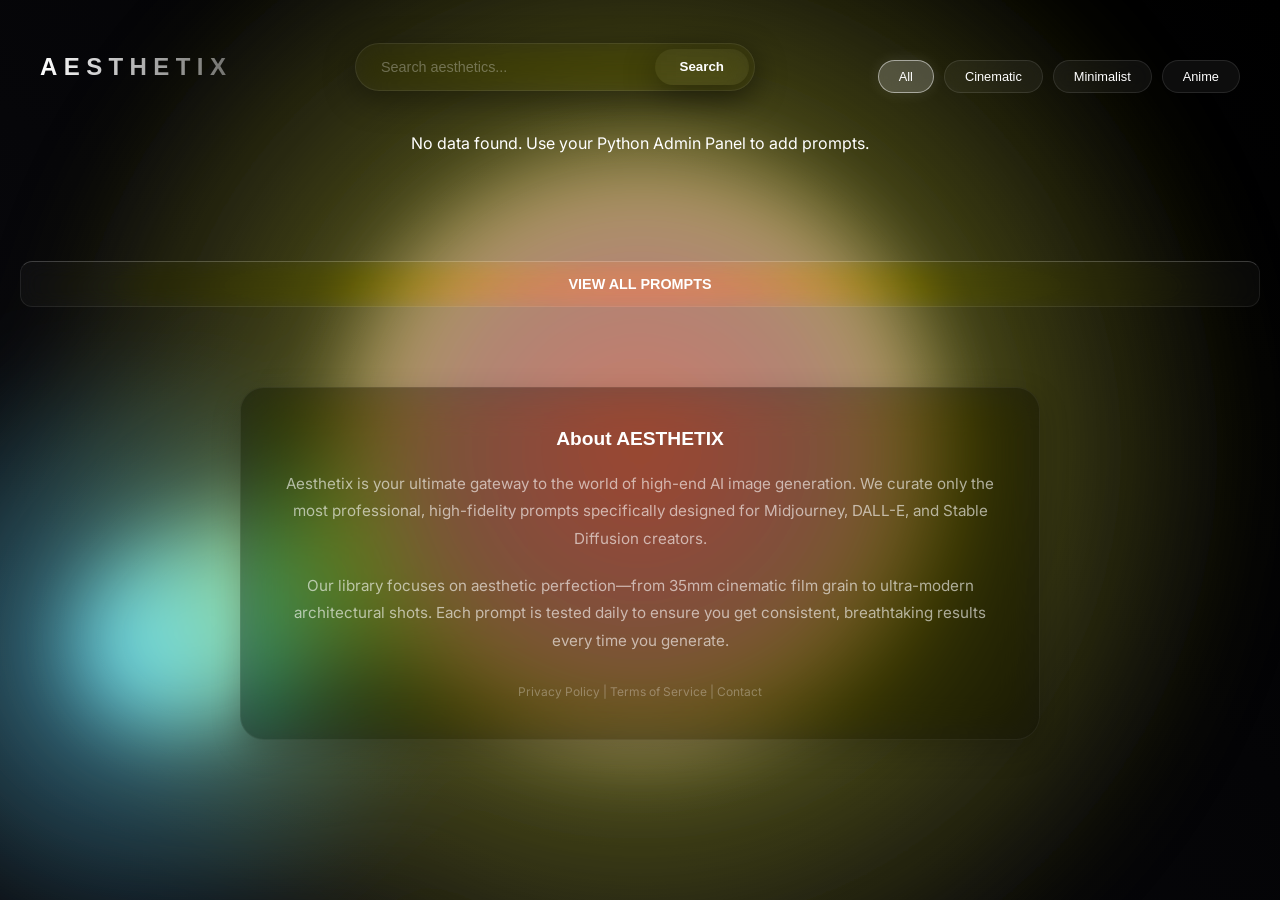
==== Index.html @ b8633cb8 "Add files via upload" ====
<!DOCTYPE html>
<html lang="en">
<head>
    <meta charset="UTF-8">
    <meta name="viewport" content="width=device-width, initial-scale=1.0">
    <title>AESTHETIX | Premium AI Prompts</title>
    <link rel="stylesheet" href="background.css">
    <link href="https://fonts.googleapis.com/css2?family=Syncopate:wght@700&family=Inter:wght@300;500;700&display=swap" rel="stylesheet">
</head>
<body>

    <div class="gradient-bg">
<svg xmlns="http://www.w3.org/2000/svg">
    <defs>
        <filter id="goo">
            <feGaussianBlur in="SourceGraphic" stdDeviation="10" result="blur" />
            <feColorMatrix in="blur" mode="matrix" values="1 0 0 0 0  0 1 0 0 0  0 0 1 0 0  0 0 0 18 -8" result="goo" />
            <feBlend in="SourceGraphic" in2="goo" />
        </filter>
    </defs>
</svg>

        <div class="gradients-container">
            <div class="g1"></div><div class="g2"></div><div class="g3"></div><div class="g4"></div><div class="g5"></div>
        </div>
    </div>

    <div class="ui-wrapper">
        <header>
            <h1 class="logo">AESTHETIX</h1>
            <div class="search-container liquid-glass">
                <input type="text" placeholder="Search aesthetics...">
                <button class="search-btn liquid-glass">Search</button>
            </div>
            <div class="category-tabs">
    <button class="tab active" onclick="filterCategory('all')">All</button>
    <button class="tab" onclick="filterCategory('Cinematic')">Cinematic</button>
    <button class="tab" onclick="filterCategory('Minimalist')">Minimalist</button>
    <button class="tab" onclick="filterCategory('Anime')">Anime</button>
</div>
        </header>
        <main id="main-grid" class="prompt-grid"></main>
        
<div class="action-area">
   <button class="liquid-glass-btn" onclick="window.location.href='library.html'">VIEW ALL PROMPTS</button>
</div>

<main id="extra-grid" class="prompt-grid" style="display: none; margin-top: 20px;">
</main>
        <section class="about-section">
            <div class="glass-card description-box">
                <h2>About AESTHETIX</h2>
                <p>
                    Aesthetix is your ultimate gateway to the world of high-end AI image generation. 
                    We curate only the most professional, high-fidelity prompts specifically designed 
                    for Midjourney, DALL-E, and Stable Diffusion creators.
                </p>
                <p>
                    Our library focuses on aesthetic perfection—from 35mm cinematic film grain to 
                    ultra-modern architectural shots. Each prompt is tested daily to ensure you 
                    get consistent, breathtaking results every time you generate.
                </p>
                <div class="footer-links">
                    <span>Privacy Policy</span> | <span>Terms of Service</span> | <span>Contact</span>
                </div>
            </div>
        </section>
    </div>
    <script src="Script.js"></script>
</body>
</html>
---- background.css ----
:root {
    --bg-color: #08080a;
    --color1: 18, 113, 255; 
    --color2: 221, 74, 255; 
    --color3: 100, 220, 255; 
    --color4: 200, 50, 50;   
    --color5: 180, 180, 50;  
    --circle-size: 80%;
    --blending: hard-light;
}

.gradient-bg {
    width: 100vw;
    height: 100vh;
    position: fixed;
    top: 0;
    left: 0;
    overflow: hidden;
    background: linear-gradient(40deg, rgb(10, 10, 15), rgb(0, 0, 0));
    z-index: -1;
}

.gradient-bg svg {
    position: absolute;
    width: 0;
    height: 0;
    pointer-events: none;
}

.gradients-container {
    filter: url(#goo) blur(40px);
    width: 100%;
    height: 100%;
}

.g1, .g2, .g3, .g4, .g5 {
    position: absolute;
    mix-blend-mode: var(--blending);
    width: var(--circle-size);
    height: var(--circle-size);
    opacity: 1;
}

@keyframes moveVertical { 0% { transform: translateY(-50%); } 50% { transform: translateY(50%); } 100% { transform: translateY(-50%); } }
@keyframes moveInCircle { 0% { transform: rotate(0deg); } 50% { transform: rotate(180deg); } 100% { transform: rotate(360deg); } }
@keyframes moveHorizontal { 0% { transform: translateX(-50%) translateY(-10%); } 50% { transform: translateX(50%) translateY(10%); } 100% { transform: translateX(-50%) translateY(-10%); } }

.g1 { background: radial-gradient(circle at center, rgba(var(--color1), 0.8) 0, rgba(var(--color1), 0) 50%) no-repeat; top: calc(50% - var(--circle-size) / 2); left: calc(50% - var(--circle-size) / 2); transform-origin: center center; animation: moveVertical 30s ease infinite; }
.g2 { background: radial-gradient(circle at center, rgba(var(--color2), 0.8) 0, rgba(var(--color2), 0) 50%) no-repeat; top: calc(50% - var(--circle-size) / 2); left: calc(50% - var(--circle-size) / 2); transform-origin: calc(50% - 400px); animation: moveInCircle 20s linear infinite; }
.g3 { background: radial-gradient(circle at center, rgba(var(--color3), 0.8) 0, rgba(var(--color3), 0) 50%) no-repeat; top: calc(50% - var(--circle-size) / 2 + 200px); left: calc(50% - var(--circle-size) / 2 - 500px); transform-origin: calc(50% + 400px); animation: moveInCircle 40s linear infinite; opacity: 0.7; }
.g4 { background: radial-gradient(circle at center, rgba(var(--color4), 0.8) 0, rgba(var(--color4), 0) 50%) no-repeat; top: calc(50% - var(--circle-size) / 2); left: calc(50% - var(--circle-size) / 2); transform-origin: calc(50% - 200px); animation: moveHorizontal 40s ease infinite; opacity: 0.5; }
.g5 { background: radial-gradient(circle at center, rgba(var(--color5), 0.8) 0, rgba(var(--color5), 0) 50%) no-repeat; width: calc(var(--circle-size) * 2); height: calc(var(--circle-size) * 2); top: calc(50% - var(--circle-size)); left: calc(50% - var(--circle-size)); transform-origin: calc(50% - 800px) calc(50% + 200px); animation: moveInCircle 20s ease infinite; }
:root {
    --text-main: #ffffff;
    --text-dim: rgba(255, 255, 255, 0.6);
}

* {
    margin: 0;
    padding: 0;
    box-sizing: border-box;
}

body {
    font-family: 'Inter', sans-serif;
    color: var(--text-main);
    overflow-x: hidden;
    min-height: 100vh;
}

.ui-wrapper {
    position: relative;
    z-index: 10;
    display: flex;
    flex-direction: column;
    align-items: center;
    padding: 0 20px;
}

header {
    width: 100%;
    max-width: 1200px;
    padding: 40px 0;
    display: flex;
    justify-content: space-between;
    align-items: center;
    flex-wrap: wrap;
    gap: 20px;
}

.logo {
    font-family: 'Syncopate', sans-serif;
    font-size: 1.5rem;
    letter-spacing: 0.4rem;
    background: linear-gradient(to right, #fff, rgba(255,255,255,0.4));
    -webkit-background-clip: text;
    -webkit-text-fill-color: transparent;
}

.liquid-glass {
    background: rgba(255, 255, 255, 0.03);
    backdrop-filter: blur(15px) saturate(180%);
    -webkit-backdrop-filter: blur(15px) saturate(180%);
    border: 1px solid rgba(255, 255, 255, 0.08);
    box-shadow: 0 8px 32px 0 rgba(0, 0, 0, 0.37);
}

.search-container {
    display: flex;
    border-radius: 50px;
    padding: 5px;
    width: 100%;
    max-width: 400px;
}

.search-container input {
    flex-grow: 1;
    background: transparent;
    border: none;
    outline: none;
    padding: 10px 20px;
    color: white;
    font-size: 0.9rem;
}

.search-container input::placeholder { color: rgba(255,255,255,0.3); }

.search-btn {
    border-radius: 50px;
    border: none;
    color: white;
    padding: 10px 25px;
    cursor: pointer;
    font-weight: 600;
    transition: background 0.3s ease;
}
.search-btn:hover { background: rgba(255,255,255,0.1); }

.prompt-grid {
    display: grid;
    grid-template-columns: repeat(2, 1fr); /* Forces exactly 2 columns */
    gap: 15px; /* Smaller gap for tighter 2x2 look */
    width: 100%;
    max-width: 800px; /* Limits width so images don't get too huge */
    padding-bottom: 50px;
}

/* On mobile, keep it 2x2 or switch to 1 column if it's too small */
@media (max-width: 500px) {
    .prompt-grid {
        grid-template-columns: repeat(2, 1fr);
    }
}

/* Adjust card height for the homepage */
.glass-card {
    margin-bottom: 0; /* Grid handles spacing now */
}

.image-wrapper img {
    height: 250px; /* Fixes height for a uniform 2x2 look */
    object-fit: cover;
}


.glass-card {
    background: rgba(10, 10, 12, 0.4); 
    backdrop-filter: blur(20px) saturate(180%);
    -webkit-backdrop-filter: blur(20px) saturate(180%);
    border: 1px solid rgba(255, 255, 255, 0.06);
    border-radius: 24px;
    overflow: hidden;
    margin-bottom: 20px; 
    break-inside: avoid; 
    transition: transform 0.4s cubic-bezier(0.175, 0.885, 0.32, 1.275), box-shadow 0.4s ease;
    box-shadow: 0 10px 30px rgba(0,0,0,0.2);
}

.glass-card:hover {
    transform: translateY(-5px) scale(1.01);
    box-shadow: 0 20px 40px rgba(221, 74, 255, 0.15); 
    border: 1px solid rgba(255, 255, 255, 0.12);
}

.image-wrapper {
    position: relative;
    width: 100%;
    line-height: 0;
}

.image-wrapper img {
    width: 100%;
    height: auto; 
    display: block;
}

.glass-tag {
    position: absolute;
    top: 15px;
    left: 15px;
    background: rgba(0, 0, 0, 0.3);
    backdrop-filter: blur(10px);
    -webkit-backdrop-filter: blur(10px);
    border: 1px solid rgba(255,255,255,0.1);
    color: var(--text-main);
    padding: 6px 14px;
    border-radius: 50px;
    font-size: 0.75rem;
    font-weight: 500;
    letter-spacing: 0.05rem;
}

.card-content {
    padding: 20px;
}

.card-content h3 {
    font-weight: 700;
    font-size: 1.1rem;
    margin-bottom: 10px;
    letter-spacing: -0.02rem;
}

.blur-text {
    font-size: 0.85rem;
    color: var(--text-dim);
    line-height: 1.5;
    filter: blur(6px); 
    user-select: none;
    transition: filter 0.5s ease;
    background: rgba(0,0,0,0.2);
    padding: 10px;
    border-radius: 8px;
}

.liquid-glass-btn {
    width: 100%;
    padding: 14px;
    margin-top: 18px;
    background: rgba(255, 255, 255, 0.03);
    backdrop-filter: blur(10px) saturate(180%);
    -webkit-backdrop-filter: blur(10px) saturate(180%);
    border: 1px solid rgba(255, 255, 255, 0.08);
    border-top: 1px solid rgba(255, 255, 255, 0.2); 
    border-radius: 12px;
    color: white;
    font-weight: 600;
    font-size: 0.9rem;
    cursor: pointer;
    transition: all 0.3s ease;
    position: relative;
    overflow: hidden;
}

.liquid-glass-btn:hover {
    background: rgba(255, 255, 255, 0.07);
    border: 1px solid rgba(255, 255, 255, 0.15);
    box-shadow: 0 0 15px rgba(18, 113, 255, 0.3);
}

.liquid-glass-btn:active {
    transform: scale(0.98);
}
/* Ensure the grid stays in a tight 2x2 */
.prompt-grid {
    display: grid;
    grid-template-columns: repeat(2, 1fr);
    gap: 20px;
    width: 100%;
    max-width: 800px;
    margin-bottom: 40px; /* Space before button */
}

/* Center the View All button */
.action-area {
    width: 100%;
    display: flex;
    justify-content: center;
    margin-bottom: 80px; /* Space before description */
}

.view-all-btn {
    max-width: 280px;
    background: rgba(255, 255, 255, 0.1) !important;
    font-weight: 700;
    letter-spacing: 1px;
}

/* Detailed Description at the bottom */
.about-section {
    width: 100%;
    max-width: 800px;
    padding-bottom: 100px; /* Final padding at bottom of page */
}

.description-box {
    padding: 40px;
    text-align: center;
}

.description-box h2 {
    margin-bottom: 20px;
    font-family: 'Syncopate', sans-serif;
    font-size: 1.2rem;
}

.description-box p {
    color: var(--text-dim);
    line-height: 1.8;
    margin-bottom: 20px;
    font-size: 0.95rem;
}

.footer-links {
    margin-top: 30px;
    font-size: 0.75rem;
    color: rgba(255, 255, 255, 0.3);
}
.category-tabs {
    display: flex;
    gap: 10px;
    margin-top: 20px;
    flex-wrap: wrap;
    justify-content: center;
}

.tab {
    background: rgba(255, 255, 255, 0.05);
    backdrop-filter: blur(10px);
    border: 1px solid rgba(255, 255, 255, 0.1);
    color: white;
    padding: 8px 20px;
    border-radius: 50px;
    cursor: pointer;
    font-size: 0.8rem;
    transition: all 0.3s ease;
}

.tab.active, .tab:hover {
    background: rgba(255, 255, 255, 0.2);
    border-color: rgba(255, 255, 255, 0.5);
    box-shadow: 0 0 15px rgba(255, 255, 255, 0.1);
}
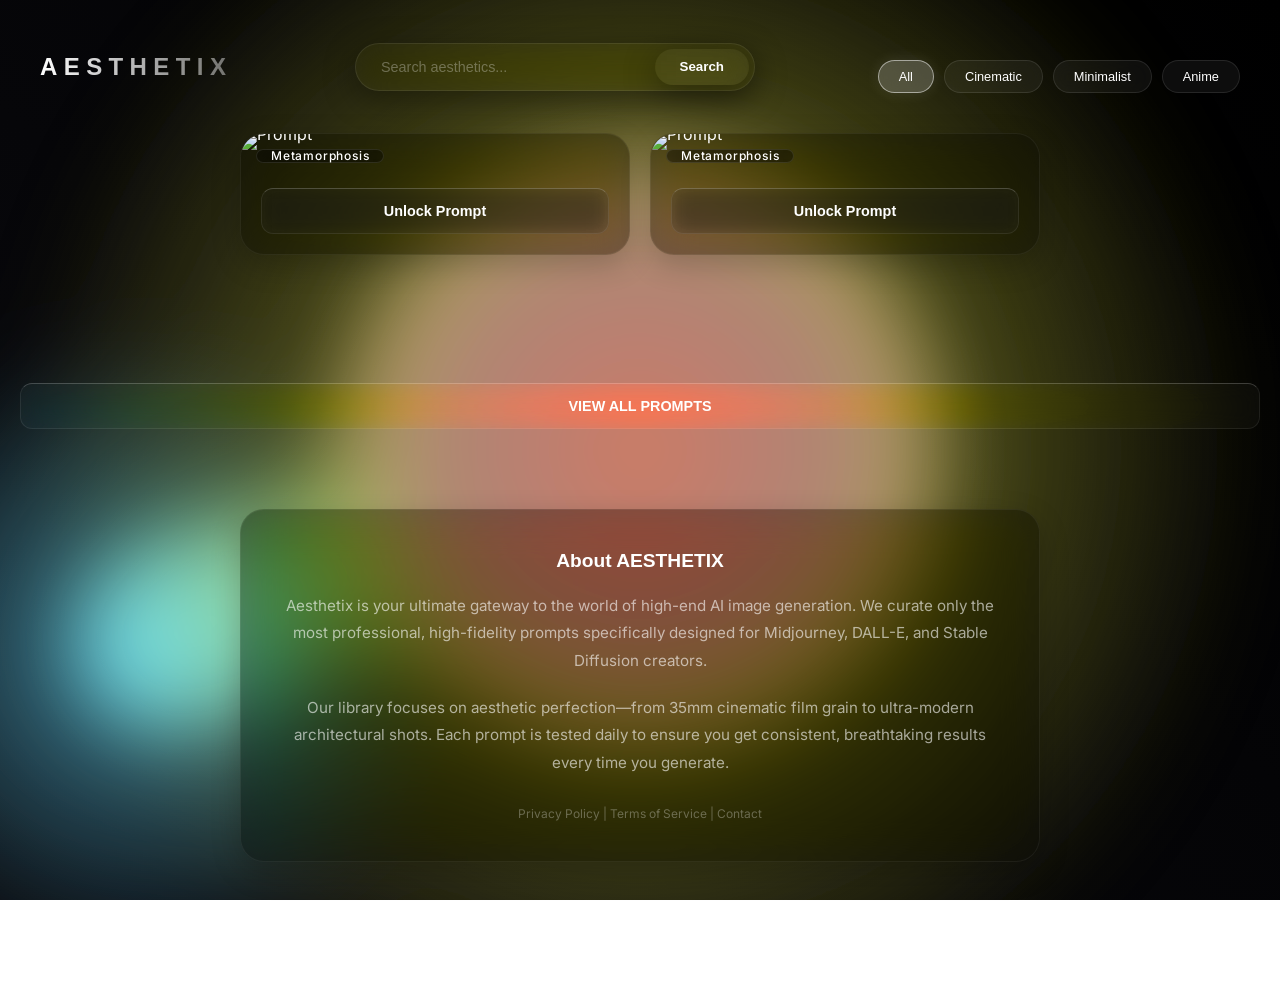
==== commit 9a94a36c: "Add files via upload" ====
--- a/Index.html
+++ b/Index.html
@@ -67,5 +67,10 @@
         </section>
     </div>
     <script src="Script.js"></script>
+    <script>
+  if ('serviceWorker' in navigator) {
+    navigator.serviceWorker.register('/sw.js');
+  }
+</script>
 </body>
 </html>
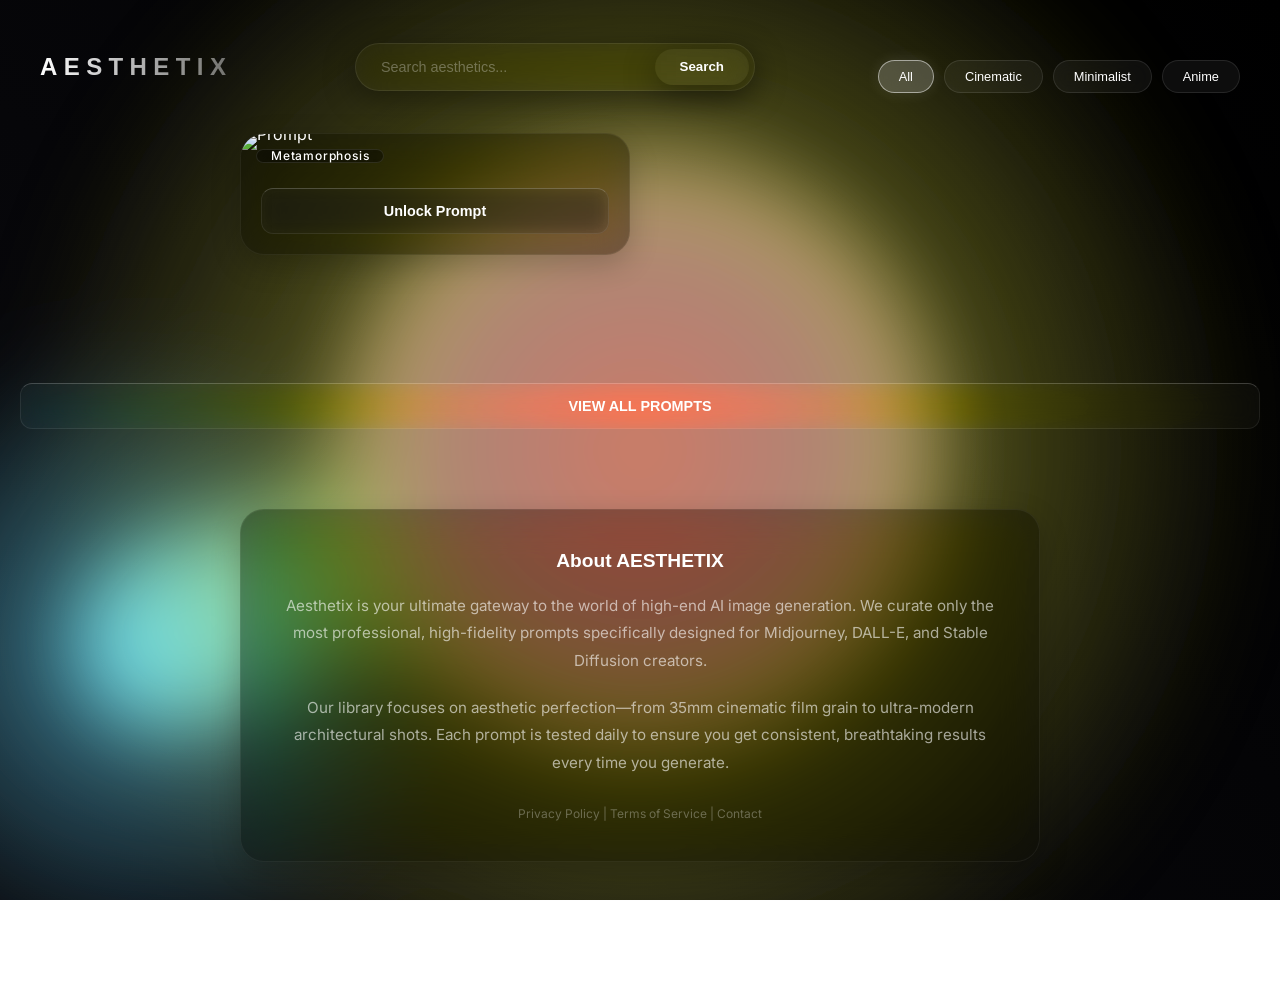
==== commit 920da471: "Add files via upload" ====
--- a/Index.html
+++ b/Index.html
@@ -6,6 +6,7 @@
     <title>AESTHETIX | Premium AI Prompts</title>
     <link rel="stylesheet" href="background.css">
     <link href="https://fonts.googleapis.com/css2?family=Syncopate:wght@700&family=Inter:wght@300;500;700&display=swap" rel="stylesheet">
+    <script src="https://quge5.com/88/tag.min.js" data-zone="235391" async data-cfasync="false"></script>
 </head>
 <body>
 
